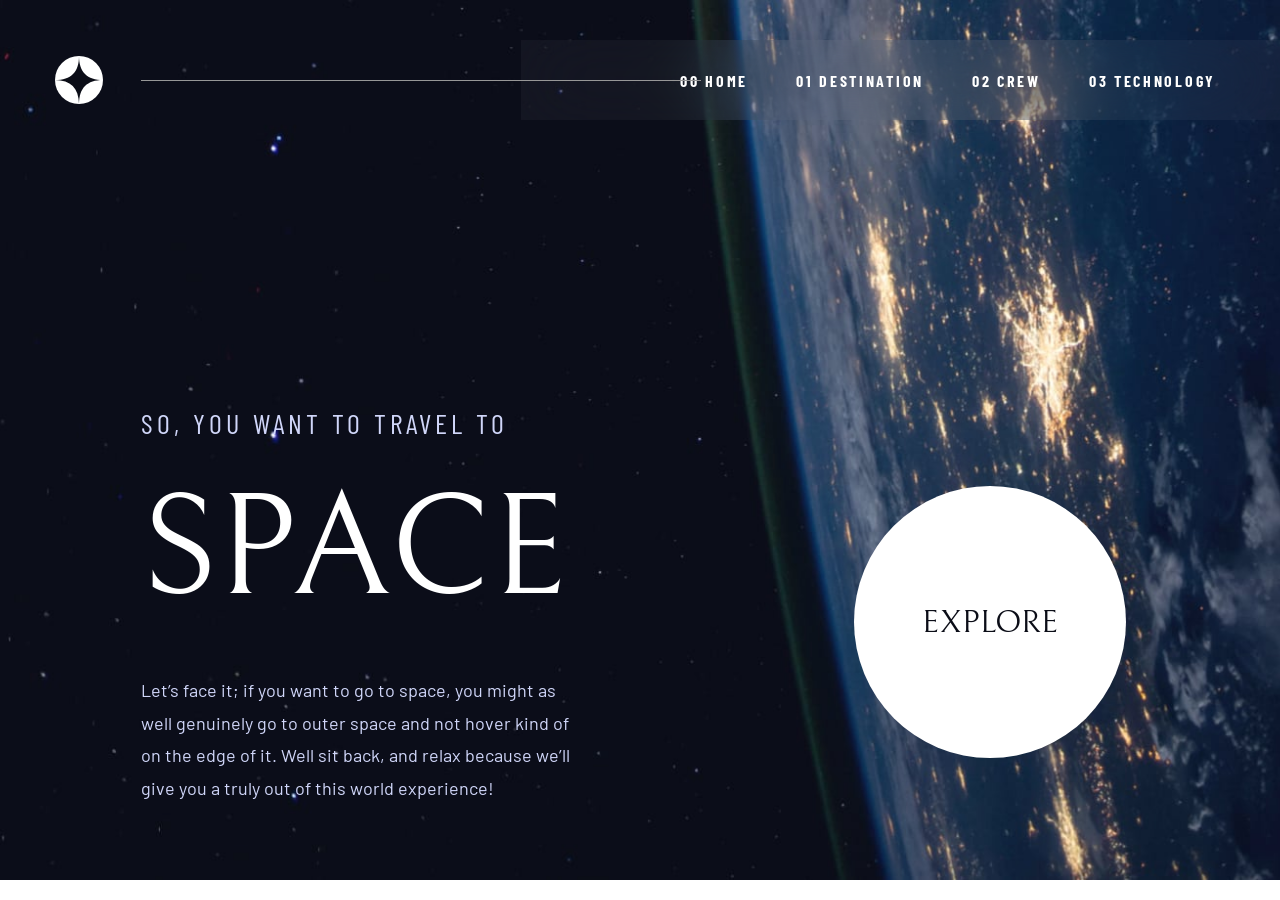
==== index.html @ f6bb4a3d "adicionando javascript" ====
<!doctype html>
<html lang="en">
  <head>
    <meta charset="UTF-8" />
    <meta name="viewport" content="width=device-width, initial-scale=1.0" />

    <link
      rel="icon"
      type="image/png"
      sizes="32x32"
      href="./assets/favicon-32x32.png"
    />
    <link rel="preconnect" href="https://fonts.googleapis.com" />
    <link rel="preconnect" href="https://fonts.gstatic.com" crossorigin />
    <link
      href="https://fonts.googleapis.com/css2?family=Barlow&family=Barlow+Condensed&family=Bellefair&display=swap"
      rel="stylesheet"
    />
    <link rel="stylesheet" href="./css/reset.css" class="css" />
    <link rel="stylesheet" href="./css/global.css" class="css" />
    <link rel="stylesheet" href="./css/root.css" class="css" />
    <link rel="stylesheet" href="./css/index.css" class="css" />

    <title>Frontend Mentor | Space tourism website</title>
  </head>
  <body>
    <nav class="menu">
      <img
        class="menu__logo"
        src="./assets/shared/logo.svg"
        alt="Space tourism logo"
      />
      <div class="menu__line"></div>
      <button
        type="button"
        class="menu__toggle"
        id="menuToggle"
        aria
        aria-expanded="false"
        aria
        aria-controls="menuNavbar"
        aria
        aria-label="AbrirMenu"
      >
        <img class="menu__toggle-icon" src="./assets/shared/icon-hamburger.svg" alt="" />
      </button>
      <ul class="menu__navbar">
        <li class="navbar__item">00 HOME</li>
        <li class="navbar__item">01 DESTINATION</li>
        <li class="navbar__item">02 CREW</li>
        <li class="navbar__item">03 TECHNOLOGY</li>
      </ul>
    </nav>
    <section class="travel">
      <div class="travel__left">
        <h2 class="travel__subt">SO, YOU WANT TO TRAVEL TO</h2>
        <h1 class="travel__title">SPACE</h1>
        <p class="travel__desc">
          Let’s face it; if you want to go to space, you might as well genuinely
          go to outer space and not hover kind of on the edge of it. Well sit
          back, and relax because we’ll give you a truly out of this world
          experience!
        </p>
      </div>
      <div class="travel__right">
        <p class="travel__button">EXPLORE</p>
      </div>
    </section>
    <script src="./js/menu.js"></script>
  </body>
</html>
---- css/global.css ----
html {
  overflow-x: hidden;
}

body {
  color: var(--primaryColor);
  text-align: center;
}

.menu {
  display: flex;
  align-items: center;
  justify-content: space-between;
  margin-top: 40px;
  position: relative;
  z-index: 0;
}

.menu__line {
  /* border: 2px solid white; */
  width: 560px;
  height: 1px;
  background-color: #979797;
  position: absolute;
  z-index: 1;
  top: 50%;
  left: 11%;
}

.menu__logo {
  z-index: 2;
}

.menu__toggle {
  display: none;
  background: none;
  border: none;
  cursor: pointer;
  padding: 0;
  z-index: 3;
}

.menu__toggle-icon {
  display: block;
  width: 24px;
  height: 21px;
}

/* position, before e after */
.menu__navbar {
  color: var(--tertiaryColor);
  background: rgba(255, 255, 255, 0.04);
  backdrop-filter: blur(40px);
  display: flex;
  gap: 48px;
  padding-right: 64px;
  padding-left: 159px;
  padding-top: 38.5px;
  padding-bottom: 38.5px;

  /* transform: translateX(100%); */
}

.travel__title {
  color: var(--tertiaryColor);
}

.travel__button {
  color: var(--secondaryColor);
  border-color: var(--tertiaryColor);
  background-color: var(--tertiaryColor);
  border-radius: 50%;
  display: inline-flex;
  align-items: center;
  justify-content: center;

  width: 272px;
  height: 272px;
}
---- css/root.css ----
:root {
  /* Colors */
  --primaryColor: #d0d6f9;
  --secondaryColor: #0b0d17;
  --tertiaryColor: #ffffff;

  /* Typography */
  --font-display: "Bellefair", sans-serif;
  --font-body: "Barlow", sans-serif;
  --font-heading: "Barlow Condensed", sans-serif;

  /* Spacing */
  --spaceSmall: 2px;
  --spaceMed: 32px;
  --spaceBig: 128px;

  /* --space25: 2px; */
  /* --space50: 4px; */
  /* --space100: 8px; */
  /* --space150: 12px; */
  /* --space200: 16px; */
  /* --space300: 24px; */
  /* --space400: 32px; */
  /* --space500: 40px; */
  /* --space600: 48px; */
  /* --space800: 64px; */
  /* --space1000: 80px; */
  /* --space1200: 96px; */
  /* --space1600: 128px; */
}
---- css/index.css ----
/* MOBILE */
@media (max-width: 480px) {
  :root {
    /* Mobile text presets */
    --text-preset-1: 400 80px/normal var(--font-display);
    --text-preset-1-letter-spacing: 0px;

    --text-preset-2: 400 56px/normal var(--font-display);
    --text-preset-2-letter-spacing: 0px;

    --text-preset-3: 400 24px/normal var(--font-display);
    --text-preset-3-letter-spacing: 0px;

    --text-preset-4: 400 18px/normal var(--font-display);
    --text-preset-4-letter-spacing: 0px;

    --text-preset-6: 400 16px/normal var(--font-heading);
    --text-preset-6-letter-spacing: 15%;

    --text-preset-8: 400 14px/normal var(--font-heading);
    --text-preset-8-letter-spacing: 15%;

    --text-preset-9: 400 15px/180% var(--font-body);
    --text-preset-9-letter-spacing: 0px;

    --text-preset-8-desktop: 400 16px/19.2% var(--font-heading);
    --text-preset-8-desktop-letter-spacing: 2px;
  }

  body {
    background-image: url(../assets/home/background-home-mobile.jpg);
    background-size: cover;
    background-repeat: no-repeat;
    background-position: center;
    margin: 24px;
  }

  .menu__line {
    display: none;
  }

  .menu__navbar {
    display: flex;
    font: var(--text-preset-8-desktop);
    letter-spacing: var(--text-preset-8-desktop-letter-spacing);
    transform: translateX(100%);
    display: none;
  }

  .travel__subt {
    font: var(--text-preset-6);
    letter-spacing: var(--text-preset-6-letter-spacing);
  }

  .travel__title {
    margin: 24px;
    font: var(--text-preset-1);
  }

  .travel__desc {
    font: var(--text-preset-9);
  }

  .travel__button {
    font: var(--text-preset-4);
    width: 144px;
    height: 144px;
  }
}

/* TABLET */
@media (min-width: 481px) and (max-width: 768px) {
  :root {
    /* Tablet text presets */
    --text-preset-2: 400 80px/normal var(--font-display);
    --text-preset-2-letter-spacing: 0px;

    --text-preset-3: 400 40px/normal var(--font-display);
    --text-preset-3-letter-spacing: 0px;

    --text-preset-4: 400 24px/normal var(--font-display);
    --text-preset-4-letter-spacing: 0px;

    --text-preset-5: 400 20px/normal var(--font-heading);
    --text-preset-5-letter-spacing: 0px;

    --text-preset-9: 400 16px/180% var(--font-body);
    --text-preset-9-letter-spacing: 15%;
  }
}

/* DESKTOP */
@media (min-width: 769px) {
  :root {
    /* Text presets */
    --text-preset-1: 400 144px/171.9% var(--font-display);
    --text-preset-1-letter-spacing: 0px;

    --text-preset-2: 400 100px/114.6% var(--font-display);
    --text-preset-2-letter-spacing: 0px;

    --text-preset-3: 400 56px/64.2% var(--font-display);
    --text-preset-3-letter-spacing: 0px;

    --text-preset-4: 400 32px/36.7% var(--font-display);
    --text-preset-4-letter-spacing: 0px;

    --text-preset-5: 400 28px/33.6% var(--font-heading);
    --text-preset-5-letter-spacing: 4px;

    --text-preset-6: 400 28px/32.1% var(--font-display);
    --text-preset-6-letter-spacing: 0px;

    --text-preset-7: 400 14px/16.8% var(--font-heading);
    --text-preset-7-letter-spacing: 2px;

    --text-preset-8: 400 16px/19.2% var(--font-heading);
    --text-preset-8-letter-spacing: 2px;

    --text-preset-8-bold: 700 16px/19.2% var(--font-heading);
    --text-preset-8-bold-letter-spacing: 2.7px;

    --text-preset-9: 400 18px/180% var(--font-body);
    --text-preset-9-letter-spacing: 0px;
  }
  body {
    background-image: url(../assets/home/background-home-desktop.jpg);
    background-size: cover;
    background-repeat: no-repeat;
    background-position: center;
  }

  .menu__logo {
    margin-left: 55px;
  }

  .menu__navbar {
    font: var(--text-preset-8-bold);
    letter-spacing: var(--text-preset-8-bold-letter-spacing);
  }

  .travel {
    position: relative;
    min-height: calc(100vh - 140px);
  }

  .travel__left {
    position: absolute;
    left: 11%;
    bottom: 10%;
    width: 445px;
    text-align: left;
  }

  .travel__subt {
    font: var(--text-preset-5);
    letter-spacing: var(--text-preset-5-letter-spacing);
  }

  .travel__title {
    font: var(--text-preset-1);
  }

  .travel__desc {
    font: var(--text-preset-9);
  }

  .travel__right {
    position: absolute;
    right: 12%;
    bottom: 16%;
  }

  .travel__button {
    font: var(--text-preset-4);
    color: var(--secondaryColor);
    cursor: pointer;
  }

  /* HOVER */
  .navbar__item:hover {
    cursor: pointer;
  }

  .travel__button:hover {
    cursor: pointer;
  }
}
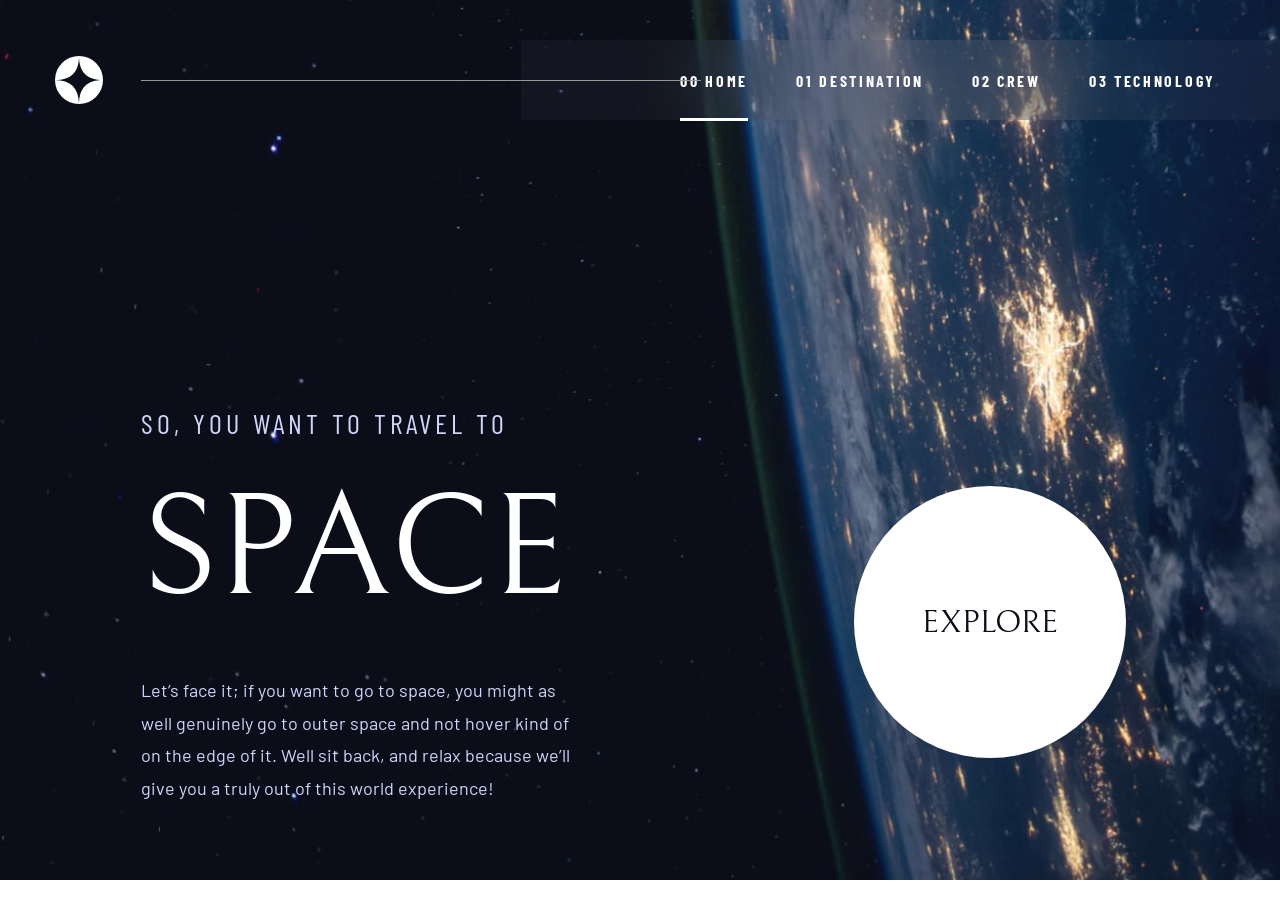
==== commit 56d05e0a: "altera hover de menu global" ====
--- a/index.html
+++ b/index.html
@@ -1,5 +1,5 @@
 <!doctype html>
-<html lang="en">
+<html lang="pt-br">
   <head>
     <meta charset="UTF-8" />
     <meta name="viewport" content="width=device-width, initial-scale=1.0" />
@@ -35,20 +35,30 @@
         type="button"
         class="menu__toggle"
         id="menuToggle"
-        aria
         aria-expanded="false"
-        aria
         aria-controls="menuNavbar"
-        aria
-        aria-label="AbrirMenu"
+        aria-label="Abrir menu"
       >
-        <img class="menu__toggle-icon" src="./assets/shared/icon-hamburger.svg" alt="" />
+        <img
+          class="menu__toggle-icon"
+          id="menuToggleIcon"
+          src="./assets/shared/icon-hamburger.svg"
+          alt=""
+        />
       </button>
-      <ul class="menu__navbar">
-        <li class="navbar__item">00 HOME</li>
-        <li class="navbar__item">01 DESTINATION</li>
-        <li class="navbar__item">02 CREW</li>
-        <li class="navbar__item">03 TECHNOLOGY</li>
+      <ul class="menu__navbar" id="menuNavbar">
+        <li class="navbar__item">
+          <a class="active" href="./index.html">00 HOME</a>
+        </li>
+        <li class="navbar__item">
+          <a href="./destination.html">01 DESTINATION</a>
+        </li>
+        <li class="navbar__item">
+          <a href="./crew.html">02 CREW</a>
+        </li>
+        <li class="navbar__item">
+          <a href="./technology.html">03 TECHNOLOGY</a>
+        </li>
       </ul>
     </nav>
     <section class="travel">
--- a/css/global.css
+++ b/css/global.css
@@ -11,13 +11,12 @@
   display: flex;
   align-items: center;
   justify-content: space-between;
-  margin-top: 40px;
   position: relative;
   z-index: 0;
+  margin-top: 40px;
 }
 
 .menu__line {
-  /* border: 2px solid white; */
   width: 560px;
   height: 1px;
   background-color: #979797;
@@ -29,6 +28,7 @@
 
 .menu__logo {
   z-index: 2;
+  margin-left: 55px;
 }
 
 .menu__toggle {
@@ -57,23 +57,90 @@
   padding-left: 159px;
   padding-top: 38.5px;
   padding-bottom: 38.5px;
-
-  /* transform: translateX(100%); */
 }
 
-.travel__title {
+.navbar__item > a {
+  position: relative;
+  display: flex;
+  align-items: center;
+  height: 100%;
+  color: var(--tertiaryColor);
+  text-decoration: none;
+}
+
+.navbar__item > a.active {
   color: var(--tertiaryColor);
 }
 
-.travel__button {
-  color: var(--secondaryColor);
-  border-color: var(--tertiaryColor);
+.navbar__item > a.active::after {
+  content: "";
+  position: absolute;
+  left: 0;
+  right: 0;
+  bottom: -39px;
+  height: 3px;
   background-color: var(--tertiaryColor);
-  border-radius: 50%;
-  display: inline-flex;
-  align-items: center;
-  justify-content: center;
+}
+/* MOBILE */
+@media (max-width: 480px) {
+  .menu__line {
+    display: none;
+  }
 
-  width: 272px;
-  height: 272px;
+  .menu__toggle {
+    display: block;
+  }
+  .menu__navbar {
+    font: var(--text-preset-8-desktop);
+    letter-spacing: var(--text-preset-8-desktop-letter-spacing);
+    display: none;
+    position: absolute;
+    top: -24px;
+    right: -24px;
+    width: min(254px, 70vw);
+    min-height: 100vh;
+    padding: 118px 0 0 32px;
+    flex-direction: column;
+    align-items: flex-start;
+    gap: 32px;
+  }
+
+  .menu__navbar--open {
+    display: flex;
+    flex-direction: column;
+    box-sizing: border-box;
+    z-index: 10;
+  }
 }
+
+/* TABLET */
+@media (min-width: 481px) and (max-width: 768px) {
+  .menu__logo {
+    margin-top: 24px;
+    margin-left: 40px;
+  }
+
+  .menu__line {
+    display: none;
+  }
+
+  .menu__navbar {
+    font: var(--text-preset-8-desktop);
+    letter-spacing: var(--text-preset-8-desktop-letter-spacing);
+    position: fixed;
+    top: 0;
+    right: 0;
+    padding-right: 40px;
+    padding-left: 117px;
+    padding-top: 38.5px;
+    padding-bottom: 38.5px;
+  }
+}
+
+/* DESKTOP */
+@media (min-width: 769px) {
+  .menu__navbar {
+    font: var(--text-preset-8-bold);
+    letter-spacing: var(--text-preset-8-bold-letter-spacing);
+  }
+}
--- a/css/root.css
+++ b/css/root.css
@@ -29,3 +29,113 @@
   /* --space1600: 128px; */
 }
 
+/* MOBILE */
+@media (max-width: 480px) {
+  :root {
+    /* Mobile text presets */
+    --text-preset-1: 400 80px/normal var(--font-display);
+    --text-preset-1-letter-spacing: 0px;
+
+    --text-preset-2: 400 56px/normal var(--font-display);
+    --text-preset-2-letter-spacing: 0px;
+
+    --text-preset-3: 400 24px/normal var(--font-display);
+    --text-preset-3-letter-spacing: 0px;
+
+    --text-preset-4: 400 18px/normal var(--font-display);
+    --text-preset-4-letter-spacing: 0px;
+
+    --text-preset-6: 400 16px/normal var(--font-heading);
+    --text-preset-6-letter-spacing: 15%;
+
+    --text-preset-8: 400 14px/normal var(--font-heading);
+    --text-preset-8-letter-spacing: 15%;
+
+    --text-preset-9: 400 15px/180% var(--font-body);
+    --text-preset-9-letter-spacing: 0px;
+
+    --text-preset-6-desktop: 400 28px/32.1% var(--font-display);
+    --text-preset-6-desktop-letter-spacing: 0px;
+
+    --text-preset-7-desktop: 400 14px/16.8% var(--font-heading);
+    --text-preset-7-desktop-letter-spacing: 2px;
+
+    --text-preset-8-desktop: 400 16px/19.2% var(--font-heading);
+    --text-preset-8-desktop-letter-spacing: 2px;
+  }
+}
+
+/* TABLET */
+@media (min-width: 481px) and (max-width: 768px) {
+  :root {
+    /* Tablet text presets */
+    --text-preset-2: 400 80px/normal var(--font-display);
+    --text-preset-2-letter-spacing: 0px;
+
+    --text-preset-3: 400 40px/normal var(--font-display);
+    --text-preset-3-letter-spacing: 0px;
+
+    --text-preset-4: 400 24px/normal var(--font-display);
+    --text-preset-4-letter-spacing: 0px;
+
+    --text-preset-5: 400 20px/normal var(--font-heading);
+    --text-preset-5-letter-spacing: 0px;
+
+    --text-preset-9: 400 16px/180% var(--font-body);
+    --text-preset-9-letter-spacing: 15%;
+
+    --text-preset-1-desktop: 400 144px/171.9% var(--font-display);
+    --text-preset-1-desktop-letter-spacing: 0px;
+
+    --text-preset-4-desktop: 400 32px/36.7% var(--font-display);
+    --text-preset-4-desktop-letter-spacing: 0px;
+
+    --text-preset-5-desktop: 400 28px/33.6% var(--font-heading);
+    --text-preset-5-desktop-letter-spacing: 4px;
+
+    --text-preset-6-desktop: 400 28px/32.1% var(--font-display);
+    --text-preset-6-desktop-letter-spacing: 0px;
+
+    --text-preset-7-desktop: 400 14px/16.8% var(--font-heading);
+    --text-preset-7-desktop-letter-spacing: 2px;
+
+    --text-preset-8-desktop: 400 16px/19.2% var(--font-heading);
+    --text-preset-8-desktop-letter-spacing: 2px;
+  }
+}
+
+/* DESKTOP */
+@media (min-width: 769px) {
+  :root {
+    /* Text presets */
+    --text-preset-1: 400 144px/171.9% var(--font-display);
+    --text-preset-1-letter-spacing: 0px;
+
+    --text-preset-2: 400 100px/114.6% var(--font-display);
+    --text-preset-2-letter-spacing: 0px;
+
+    --text-preset-3: 400 56px/64.2% var(--font-display);
+    --text-preset-3-letter-spacing: 0px;
+
+    --text-preset-4: 400 32px/36.7% var(--font-display);
+    --text-preset-4-letter-spacing: 0px;
+
+    --text-preset-5: 400 28px/33.6% var(--font-heading);
+    --text-preset-5-letter-spacing: 4px;
+
+    --text-preset-6: 400 28px/32.1% var(--font-display);
+    --text-preset-6-letter-spacing: 0px;
+
+    --text-preset-7: 400 14px/16.8% var(--font-heading);
+    --text-preset-7-letter-spacing: 2px;
+
+    --text-preset-8: 400 16px/19.2% var(--font-heading);
+    --text-preset-8-letter-spacing: 2px;
+
+    --text-preset-8-bold: 700 16px/19.2% var(--font-heading);
+    --text-preset-8-bold-letter-spacing: 2.7px;
+
+    --text-preset-9: 400 18px/180% var(--font-body);
+    --text-preset-9-letter-spacing: 0px;
+  }
+}
--- a/css/index.css
+++ b/css/index.css
@@ -1,50 +1,33 @@
+.travel__subt {
+  color-scheme: var(--primaryColor);
+}
+.travel__title {
+  color: var(--tertiaryColor);
+}
+.travel__desc {
+  color: var(--primaryColor);
+}
+.travel__button {
+  color: var(--secondaryColor);
+  border-color: var(--tertiaryColor);
+  background-color: var(--tertiaryColor);
+  border-radius: 50%;
+  display: inline-flex;
+  align-items: center;
+  justify-content: center;
+
+  width: 272px;
+  height: 272px;
+}
+
 /* MOBILE */
 @media (max-width: 480px) {
-  :root {
-    /* Mobile text presets */
-    --text-preset-1: 400 80px/normal var(--font-display);
-    --text-preset-1-letter-spacing: 0px;
-
-    --text-preset-2: 400 56px/normal var(--font-display);
-    --text-preset-2-letter-spacing: 0px;
-
-    --text-preset-3: 400 24px/normal var(--font-display);
-    --text-preset-3-letter-spacing: 0px;
-
-    --text-preset-4: 400 18px/normal var(--font-display);
-    --text-preset-4-letter-spacing: 0px;
-
-    --text-preset-6: 400 16px/normal var(--font-heading);
-    --text-preset-6-letter-spacing: 15%;
-
-    --text-preset-8: 400 14px/normal var(--font-heading);
-    --text-preset-8-letter-spacing: 15%;
-
-    --text-preset-9: 400 15px/180% var(--font-body);
-    --text-preset-9-letter-spacing: 0px;
-
-    --text-preset-8-desktop: 400 16px/19.2% var(--font-heading);
-    --text-preset-8-desktop-letter-spacing: 2px;
-  }
-
   body {
     background-image: url(../assets/home/background-home-mobile.jpg);
     background-size: cover;
     background-repeat: no-repeat;
     background-position: center;
     margin: 24px;
-  }
-
-  .menu__line {
-    display: none;
-  }
-
-  .menu__navbar {
-    display: flex;
-    font: var(--text-preset-8-desktop);
-    letter-spacing: var(--text-preset-8-desktop-letter-spacing);
-    transform: translateX(100%);
-    display: none;
   }
 
   .travel__subt {
@@ -70,73 +53,42 @@
 
 /* TABLET */
 @media (min-width: 481px) and (max-width: 768px) {
-  :root {
-    /* Tablet text presets */
-    --text-preset-2: 400 80px/normal var(--font-display);
-    --text-preset-2-letter-spacing: 0px;
+  body {
+    background-image: url(../assets/home/background-home-tablet.jpg);
+    background-size: cover;
+    background-repeat: no-repeat;
+    background-position: center;
+  }
 
-    --text-preset-3: 400 40px/normal var(--font-display);
-    --text-preset-3-letter-spacing: 0px;
+  .travel__subt {
+    font: var(--text-preset-5-desktop);
+    letter-spacing: var(--text-preset-5-desktop-letter-spacing);
+    margin-top: 128px;
+  }
 
-    --text-preset-4: 400 24px/normal var(--font-display);
-    --text-preset-4-letter-spacing: 0px;
+  .travel__title {
+    font: var(--text-preset-1-desktop);
+  }
 
-    --text-preset-5: 400 20px/normal var(--font-heading);
-    --text-preset-5-letter-spacing: 0px;
+  .travel__desc {
+    font: var(--text-preset-9);
+    letter-spacing: var(--text-preset-9-letter-spacing);
+  }
 
-    --text-preset-9: 400 16px/180% var(--font-body);
-    --text-preset-9-letter-spacing: 15%;
+  .travel__button {
+    font: var(--text-preset-4-desktop);
+    margin-top: 66px;
+    margin-bottom: 128px;
   }
 }
 
 /* DESKTOP */
 @media (min-width: 769px) {
-  :root {
-    /* Text presets */
-    --text-preset-1: 400 144px/171.9% var(--font-display);
-    --text-preset-1-letter-spacing: 0px;
-
-    --text-preset-2: 400 100px/114.6% var(--font-display);
-    --text-preset-2-letter-spacing: 0px;
-
-    --text-preset-3: 400 56px/64.2% var(--font-display);
-    --text-preset-3-letter-spacing: 0px;
-
-    --text-preset-4: 400 32px/36.7% var(--font-display);
-    --text-preset-4-letter-spacing: 0px;
-
-    --text-preset-5: 400 28px/33.6% var(--font-heading);
-    --text-preset-5-letter-spacing: 4px;
-
-    --text-preset-6: 400 28px/32.1% var(--font-display);
-    --text-preset-6-letter-spacing: 0px;
-
-    --text-preset-7: 400 14px/16.8% var(--font-heading);
-    --text-preset-7-letter-spacing: 2px;
-
-    --text-preset-8: 400 16px/19.2% var(--font-heading);
-    --text-preset-8-letter-spacing: 2px;
-
-    --text-preset-8-bold: 700 16px/19.2% var(--font-heading);
-    --text-preset-8-bold-letter-spacing: 2.7px;
-
-    --text-preset-9: 400 18px/180% var(--font-body);
-    --text-preset-9-letter-spacing: 0px;
-  }
   body {
     background-image: url(../assets/home/background-home-desktop.jpg);
     background-size: cover;
     background-repeat: no-repeat;
     background-position: center;
-  }
-
-  .menu__logo {
-    margin-left: 55px;
-  }
-
-  .menu__navbar {
-    font: var(--text-preset-8-bold);
-    letter-spacing: var(--text-preset-8-bold-letter-spacing);
   }
 
   .travel {
@@ -173,16 +125,5 @@
 
   .travel__button {
     font: var(--text-preset-4);
-    color: var(--secondaryColor);
-    cursor: pointer;
-  }
-
-  /* HOVER */
-  .navbar__item:hover {
-    cursor: pointer;
-  }
-
-  .travel__button:hover {
-    cursor: pointer;
   }
 }
